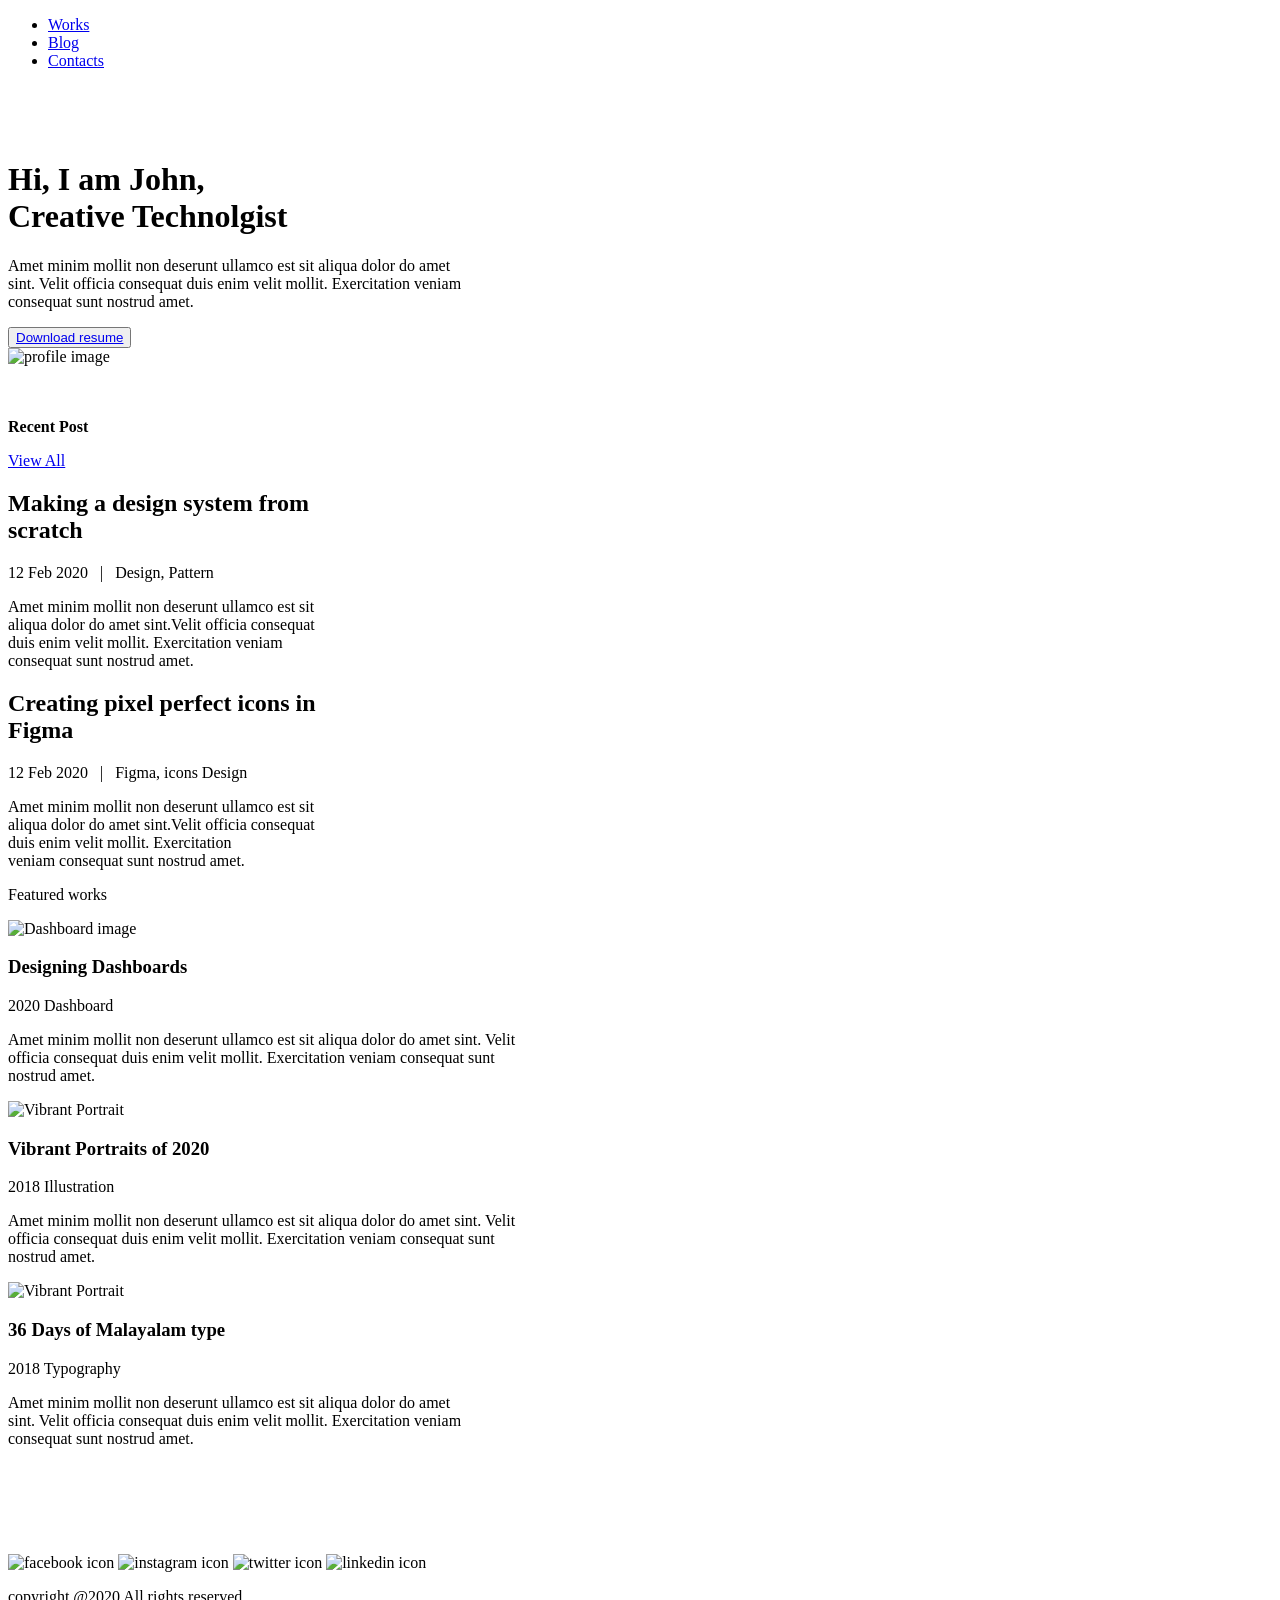
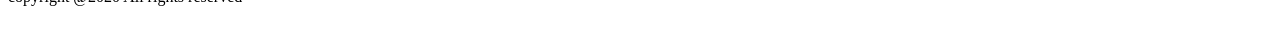
==== index.html @ 29f70e6d "add index.html and index.css for initial layout and styling" ====
<!doctype html>
<html lang="en">
  <head>
    <meta charset="UTF-8" />
    <meta name="viewport" content="width=device-width, initial-scale=1.0" />
    <title> Home page </title>
    <link rel="stylesheet" href="style.css">
  </head>
  <body>
    <div class="container">
      <header> 
        <div class="nav"> 
          <nav> 
            <ul> 
              <li><a href="#Works"> Works </a></li>
              <li><a href="#blog"> Blog </a></li>
              <li><a href="#contacts"> Contacts </a></li>
            </ul>
          </nav>
        </div>
          <br>
          <br>
          <br>
          <div class="hero-section">
            <div class="left-section">
              <div class="personal-details"> 
                <h1> 
                  Hi, I am John, <br>
                  Creative Technolgist
                </h1>
              </div>

                <p> Amet minim mollit non deserunt ullamco est sit aliqua dolor do amet<br> sint. Velit officia consequat duis enim velit mollit. Exercitation veniam <br> consequat sunt nostrud amet.</p>
            
                <button><a href="#download" class="but">Download resume</a></button>
            </div>
            <div class="right-section">
              <img src="images/profile.png" alt="profile image" id="profile-image">

            </div>
          </div>
      </header>
        <br>
        <br>

        <main> 

        <div Class="content"> 
          <div class="recent">
              <p> <b> Recent Post </b> </p>
              <p> <a href="#ViewAll">View All</a> </p>
          </div>

          <div class="left-right">
            <div Class="left-section1 "> 

              <div class="card1">
                <h2> Making a design system from <br> scratch </h2>
                <p> 12 Feb 2020 &nbsp; | &nbsp; Design, Pattern </p>
                <p> Amet minim mollit non deserunt ullamco est sit <br> aliqua dolor do amet sint.Velit officia consequat <br> duis enim velit mollit. Exercitation veniam <br> consequat sunt nostrud amet.</p>
              </div>

            </div>

            <div Class="Right-section1"> 

              <div class="card2">
                <h2> Creating pixel perfect icons in <br> Figma</h2>
                <p> 12 Feb 2020 &nbsp; | &nbsp; Figma, icons Design </p>
                <p> Amet minim mollit non deserunt ullamco est sit <br>  aliqua dolor do amet sint.Velit officia consequat <br> duis enim velit mollit. Exercitation <br>veniam consequat sunt nostrud amet. </p>
              </div>
          
            </div>  
          </div>
          
        </div>

      <div class="featured-works"> 
    
         <div class="featured">  <p>  Featured works </p>  </div>
      

      <div class="Designing-Dashboards"> 

          <div class="left-section01">
            <img src="images/works/1.png" alt="Dashboard image" style="width: 134px; height: 107px;">
          </div>
          <div class="right-section01">
            <h3>  Designing Dashboards </h3>
             <p class="dashboard-2020"> <span class="dashboard-year"> 2020 </span>  <span class="Dashboard-text"> Dashboard </span> </p>
            <p> Amet minim mollit non deserunt ullamco est sit aliqua dolor do amet sint. Velit <br> officia consequat duis enim velit mollit. Exercitation veniam consequat sunt <br> nostrud amet.</p>
          </div>
      </div>

      <div class="Vibrant-Portraits"> 
          <div class="left-section02">
            <img src="images/works/2.png" alt="Vibrant Portrait" style="width: 134px; height: 107px;">
          </div>
          <div class="right-section02">
            <h3>  Vibrant Portraits of 2020 </h3>
            <p class="portrait-2018"> <span class="Portrait-year"> 2018 </span>  <span class="Illustration-text"> Illustration</span> </p>
            <p> Amet minim mollit non deserunt ullamco est sit aliqua dolor do amet sint. Velit <br> officia consequat duis enim velit mollit. Exercitation veniam consequat sunt <br> nostrud amet.</p>
          </div>
      </div>

      <div> 
        <div class="Malayalam-type"> 
          <div class="left-section03">
           <img src="images/works/3.png" alt="Vibrant Portrait" style="width: 134px; height: 107px;">
          </div>
          <div class="right-section03">
            <h3> 36 Days of Malayalam type </h3>
            <p class="Malayalam-2018"> <span class="Malayalam-year"> 2018 </span>  <span class="Typography-text"> Typography </span> </p>
            <p> Amet minim mollit non deserunt ullamco est sit aliqua dolor do amet <br> sint. Velit officia consequat duis enim velit mollit. Exercitation veniam <br> consequat sunt nostrud amet.</p>
          </div>
        </div>
      </div>
      
      </div>

      </main>
      <br>
      <br>
     <br>
      <br>
      <br>

      <footer> 
      <div class="social-icons">
      <img src="images/icons/facebook.svg" alt="facebook icon" style="width: 20px;">
      <img src="images/icons/instagram.svg" alt="instagram icon" style="width: 20px;">
      <img src="images/icons/twitter.svg" alt="twitter icon" style="width: 20px;">
      <img src="images/icons/linkedin.svg" alt="linkedin icon" style="width: 20px;">

      </div>
      <div class="footer-text"> <p> copyright @2020 All rights reserved </p> </div>

      </footer>
      <br>
   

    </div>
   
  </body>
</html>
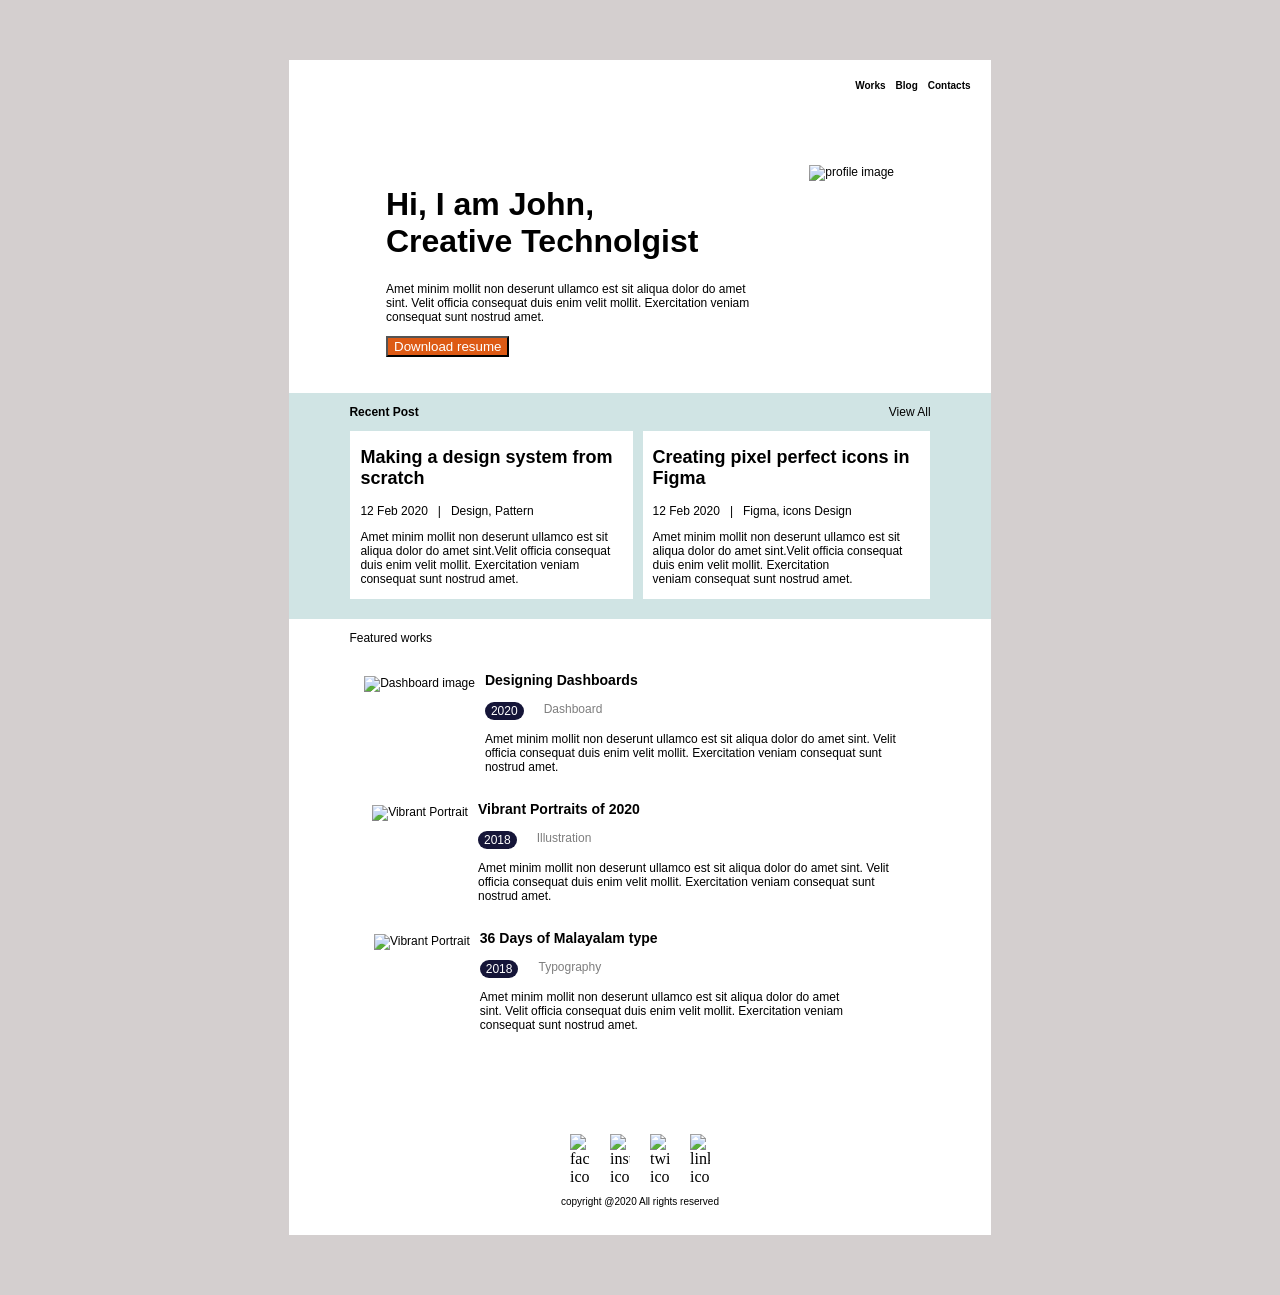
==== commit 3ea80170: "fix: correct stylesheet link path in index.html" ====
--- a/index.html
+++ b/index.html
@@ -4,7 +4,7 @@
     <meta charset="UTF-8" />
     <meta name="viewport" content="width=device-width, initial-scale=1.0" />
     <title> Home page </title>
-    <link rel="stylesheet" href="style.css">
+    <link rel="stylesheet" href="./css/index.css">
   </head>
   <body>
     <div class="container">
@@ -12,9 +12,9 @@
         <div class="nav"> 
           <nav> 
             <ul> 
-              <li><a href="#Works"> Works </a></li>
-              <li><a href="#blog"> Blog </a></li>
-              <li><a href="#contacts"> Contacts </a></li>
+              <li><a href="/work.html"> Works </a></li>
+              <li><a href="/blog.html"> Blog </a></li>
+              <li><a href="/work-detail.html"> Contacts </a></li>
             </ul>
           </nav>
         </div>
--- a/css/index.css
+++ b/css/index.css
@@ -0,0 +1,236 @@
+* {
+    box-sizing: border-box;
+    
+}
+
+body{
+    display: flex;
+    justify-content: center;
+    align-items: center;
+    background-color: rgb(212, 207, 207);
+    padding: 20px;
+    margin: 40px;
+    
+}
+.container{
+    border: 2px white;
+    margin: 0px;
+    padding: 0;
+    background-color: white;
+    
+}
+
+nav{
+    display: flex;
+    justify-content: end;
+    
+}
+
+ul{
+    display: flex;
+    gap: 10px;
+    list-style: none;
+    font-family: Arial, Helvetica, sans-serif;
+    font-size: 10px;
+    font-weight: bold;
+    padding: 10px 20px ;
+
+}
+a{
+  text-decoration: none;
+  color: black;
+}
+.but{
+    color: white;
+}
+
+.personal-details{
+    font-size: 16px;
+}
+
+.hero-section{
+    display: flex;
+    justify-content: center;
+    font-family: Arial, Helvetica, sans-serif;
+    gap: 60px;
+    font-size: 12px;
+    padding-left: 60px;
+    
+}
+#profile-image{
+    width: 220px;
+    padding-right: 60px;
+}
+
+button{
+    background-color: rgb(221, 90, 20);
+    color: white;
+}
+
+.content{
+    background-color: rgb(208, 228, 228);
+    font-family: Arial, Helvetica, sans-serif;
+    font-size: 10px;
+    padding-left: 60px;
+    padding-right: 60px;
+    padding-bottom: 20px;
+}
+
+.recent{
+    display: flex;
+    justify-content: center;
+    gap: 470px;
+    font-size:12px;
+}
+
+.left-right{
+    display: flex;
+    justify-content: center;
+    gap: 10px;
+    font-size: 12px;
+   
+}
+
+.card1{
+    background-color: white;
+    padding: 1px;
+    padding-right: 20px;
+    padding-left: 10px;
+    
+}
+
+.card2{
+    background-color: white;
+    padding: 1px;
+    padding-right: 20px;
+    padding-left: 10px;
+}
+
+.featured-works{
+    font-family: Arial, Helvetica, sans-serif;
+    font-size: 10px;
+    
+}
+
+.featured{
+    font-family: Verdana, Geneva, Tahoma, sans-serif;
+    padding-left: 60px;
+    font-size: 12px;
+    
+}
+
+.Designing-Dashboards{
+    display: flex;
+    justify-content: center;
+    padding-right: 60px;
+    padding-left: 40px;
+    padding-top: 1px;
+    gap: 10px;
+    font-size: 12px;
+}
+
+.dashboard-year{
+    background-color: rgb(21, 21, 56);
+    font-size: 12px;
+    color: white;
+    padding: 2px 4px 2px 4px;
+    border-radius: 10px;
+    padding-left: 6px;
+    padding-right: 6px;
+}
+.Dashboard-text{
+    opacity:0.5;
+}
+
+.left-section01{
+    padding-top: 18px;
+    
+}
+.dashboard-2020{
+    display: flex;
+    gap: 20px;
+}
+
+
+.Vibrant-Portraits{
+    display: flex;
+    justify-content: center;
+    padding-right: 60px;
+    padding-left: 40px;
+    padding-top: 1px;
+    gap: 10px;
+    font-size: 12px;
+}
+
+.Portrait-year{
+    background-color: rgb(21, 21, 56);
+    font-size: 12px;
+    color: white;
+    padding: 2px 4px 2px 4px;
+    border-radius: 10px;
+    padding-left: 6px;
+    padding-right: 6px;
+}
+
+.Illustration-text{
+    opacity: 0.5;
+}
+
+.left-section02{
+    padding-top: 18px;
+    padding-left: 1px ;
+    
+}
+.portrait-2018{
+    display: flex;
+    gap: 20px;
+}
+
+.Malayalam-type{
+    display: flex;
+    justify-content: center;
+    padding-right: 65px;
+    padding-left: 1px;
+    padding-top: 1px;
+    gap: 10px;
+    font-size: 12px;
+}
+
+.Malayalam-year{
+    background-color: rgb(21, 21, 56);
+    font-size: 12px;
+    color: white;
+    padding: 2px 4px 2px 4px;
+    border-radius: 10px;
+    padding-left: 6px;
+    padding-right: 6px;
+}
+
+.Typography-text{
+    opacity: 0.5;
+}
+
+.left-section03{
+    padding-top: 18px;
+    padding-left: 1px ;
+    
+}
+.Malayalam-2018{
+    display: flex;
+    gap: 20px;
+}
+
+
+.social-icons{
+    display: flex;
+    justify-content: center;
+    gap: 20px;
+}
+
+
+.footer-text{
+    font-family: 'Gill Sans', 'Gill Sans MT', Calibri, 'Trebuchet MS', sans-serif;
+    text-align: center;
+    font-size: 10px;
+   
+}
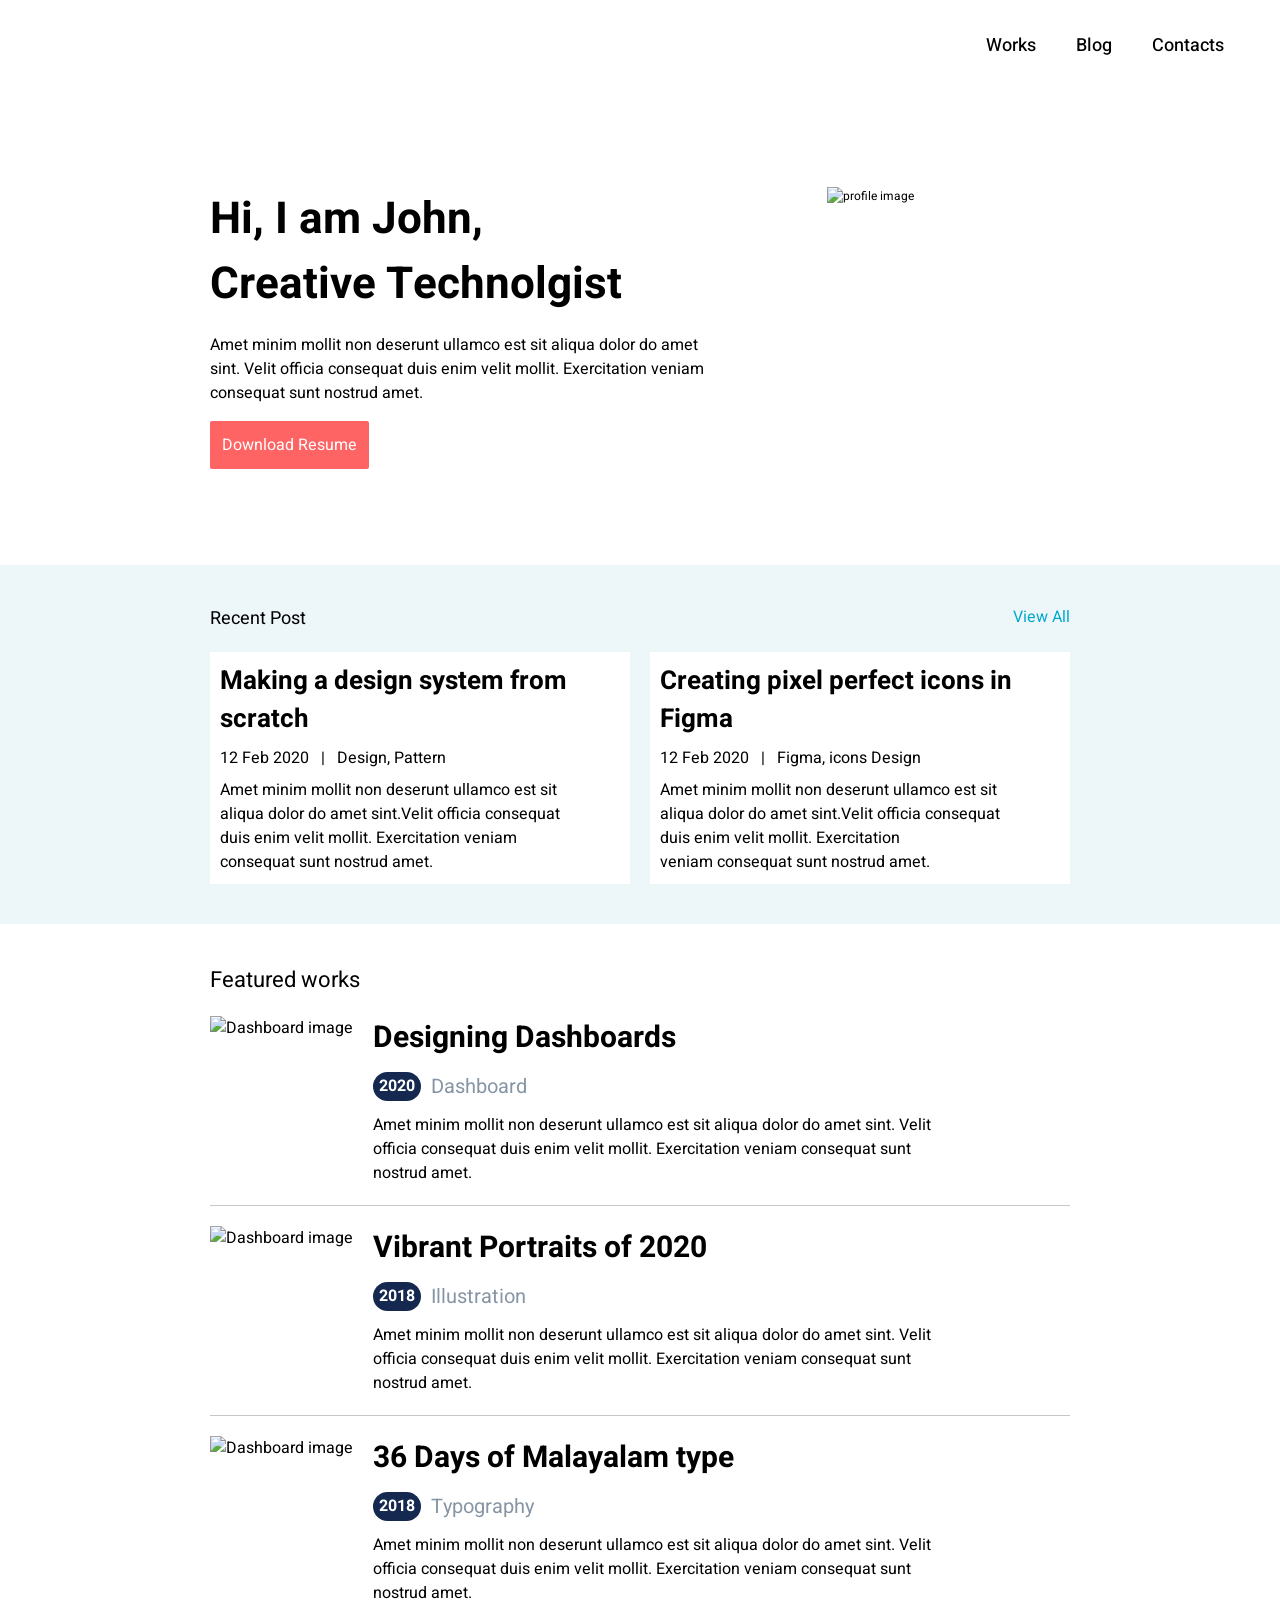
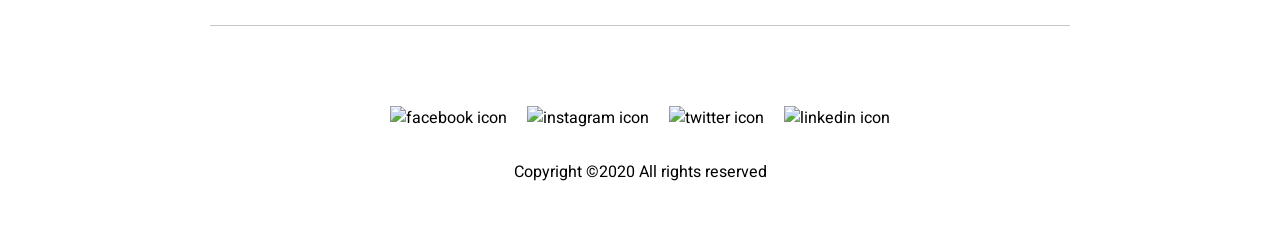
==== commit 98587ab4: "Refactor CSS and HTML structure for improved styling and layout - Added a new global CSS file for co" ====
--- a/index.html
+++ b/index.html
@@ -3,143 +3,152 @@
   <head>
     <meta charset="UTF-8" />
     <meta name="viewport" content="width=device-width, initial-scale=1.0" />
-    <title> Home page </title>
-    <link rel="stylesheet" href="./css/index.css">
+    <title>Home page</title>
+    <link rel="stylesheet" href="./css/global.css" />
+    <link rel="stylesheet" href="./css/index.css" />
   </head>
   <body>
-    <div class="container">
-      <header> 
-        <div class="nav"> 
-          <nav> 
-            <ul> 
-              <li><a href="/work.html"> Works </a></li>
-              <li><a href="/blog.html"> Blog </a></li>
-              <li><a href="/work-detail.html"> Contacts </a></li>
-            </ul>
+    <header>
+      <nav>
+        <ul>
+          <li><a href="/work.html"> Works </a></li>
+          <li><a href="/blog.html"> Blog </a></li>
+          <li><a href="/work-detail.html"> Contacts </a></li>
+        </ul>
+      </nav>
+      <section>
+        <div class="container">
+          <div class="hero-intro">
+            <h1>
+              Hi, I am John, <br />
+              Creative Technolgist
+            </h1>
+
+            <p>
+              Amet minim mollit non deserunt ullamco est sit aliqua dolor do
+              amet<br />
+              sint. Velit officia consequat duis enim velit mollit. Exercitation
+              veniam <br />
+              consequat sunt nostrud amet.
+            </p>
+            <a href="#download" id="resume">Download Resume</a>
+          </div>
+          <img
+            src="images/profile.png"
+            alt="profile image"
+            id="profile-image"
+          />
+        </div>
+      </section>
+    </header>
+
+    <main>
+      <aside>
+        <div class="container">
+          <nav>
+            <h2>Recent Post</h2>
+            <a href="#ViewAll">View All</a>
           </nav>
-        </div>
-          <br>
-          <br>
-          <br>
-          <div class="hero-section">
-            <div class="left-section">
-              <div class="personal-details"> 
-                <h1> 
-                  Hi, I am John, <br>
-                  Creative Technolgist
-                </h1>
-              </div>
 
-                <p> Amet minim mollit non deserunt ullamco est sit aliqua dolor do amet<br> sint. Velit officia consequat duis enim velit mollit. Exercitation veniam <br> consequat sunt nostrud amet.</p>
-            
-                <button><a href="#download" class="but">Download resume</a></button>
+          <div class="posts">
+            <div class="post">
+              <h3>
+                Making a design system from <br />
+                scratch
+              </h3>
+              <p>12 Feb 2020 &nbsp; | &nbsp; Design, Pattern</p>
+              <p>
+                Amet minim mollit non deserunt ullamco est sit <br />
+                aliqua dolor do amet sint.Velit officia consequat <br />
+                duis enim velit mollit. Exercitation veniam <br />
+                consequat sunt nostrud amet.
+              </p>
             </div>
-            <div class="right-section">
-              <img src="images/profile.png" alt="profile image" id="profile-image">
 
+            <div class="post">
+              <h3>
+                Creating pixel perfect icons in <br />
+                Figma
+              </h3>
+              <p>12 Feb 2020 &nbsp; | &nbsp; Figma, icons Design</p>
+              <p>
+                Amet minim mollit non deserunt ullamco est sit <br />
+                aliqua dolor do amet sint.Velit officia consequat <br />
+                duis enim velit mollit. Exercitation <br />veniam consequat sunt
+                nostrud amet.
+              </p>
             </div>
           </div>
-      </header>
-        <br>
-        <br>
+        </div>
+      </aside>
 
-        <main> 
-
-        <div Class="content"> 
-          <div class="recent">
-              <p> <b> Recent Post </b> </p>
-              <p> <a href="#ViewAll">View All</a> </p>
+      <section class="works">
+        <div class="container">
+          <h2>Featured works</h2>
+          <div class="work">
+            <img src="images/works/1.png" alt="Dashboard image" />
+            <div class="details">
+              <h3>Designing Dashboards</h3>
+              <div class="details-extra">
+                <span class="date"> 2020 </span>
+                <span class="extra"> Dashboard </span>
+              </div>
+              <p>
+                Amet minim mollit non deserunt ullamco est sit aliqua dolor do
+                amet sint. Velit <br />
+                officia consequat duis enim velit mollit. Exercitation veniam
+                consequat sunt <br />
+                nostrud amet.
+              </p>
+            </div>
           </div>
-
-          <div class="left-right">
-            <div Class="left-section1 "> 
-
-              <div class="card1">
-                <h2> Making a design system from <br> scratch </h2>
-                <p> 12 Feb 2020 &nbsp; | &nbsp; Design, Pattern </p>
-                <p> Amet minim mollit non deserunt ullamco est sit <br> aliqua dolor do amet sint.Velit officia consequat <br> duis enim velit mollit. Exercitation veniam <br> consequat sunt nostrud amet.</p>
+          <div class="work">
+            <img src="images/works/2.png" alt="Dashboard image" />
+            <div class="details">
+              <h3>Vibrant Portraits of 2020</h3>
+              <div class="details-extra">
+                <span class="date"> 2018 </span>
+                <span class="extra"> Illustration </span>
               </div>
-
+              <p>
+                Amet minim mollit non deserunt ullamco est sit aliqua dolor do
+                amet sint. Velit <br />
+                officia consequat duis enim velit mollit. Exercitation veniam
+                consequat sunt <br />
+                nostrud amet.
+              </p>
             </div>
-
-            <div Class="Right-section1"> 
-
-              <div class="card2">
-                <h2> Creating pixel perfect icons in <br> Figma</h2>
-                <p> 12 Feb 2020 &nbsp; | &nbsp; Figma, icons Design </p>
-                <p> Amet minim mollit non deserunt ullamco est sit <br>  aliqua dolor do amet sint.Velit officia consequat <br> duis enim velit mollit. Exercitation <br>veniam consequat sunt nostrud amet. </p>
+          </div>
+          <div class="work">
+            <img src="images/works/3.png" alt="Dashboard image" />
+            <div class="details">
+              <h3>36 Days of Malayalam type</h3>
+              <div class="details-extra">
+                <span class="date"> 2018 </span>
+                <span class="extra"> Typography </span>
               </div>
-          
-            </div>  
-          </div>
-          
-        </div>
-
-      <div class="featured-works"> 
-    
-         <div class="featured">  <p>  Featured works </p>  </div>
-      
-
-      <div class="Designing-Dashboards"> 
-
-          <div class="left-section01">
-            <img src="images/works/1.png" alt="Dashboard image" style="width: 134px; height: 107px;">
-          </div>
-          <div class="right-section01">
-            <h3>  Designing Dashboards </h3>
-             <p class="dashboard-2020"> <span class="dashboard-year"> 2020 </span>  <span class="Dashboard-text"> Dashboard </span> </p>
-            <p> Amet minim mollit non deserunt ullamco est sit aliqua dolor do amet sint. Velit <br> officia consequat duis enim velit mollit. Exercitation veniam consequat sunt <br> nostrud amet.</p>
-          </div>
-      </div>
-
-      <div class="Vibrant-Portraits"> 
-          <div class="left-section02">
-            <img src="images/works/2.png" alt="Vibrant Portrait" style="width: 134px; height: 107px;">
-          </div>
-          <div class="right-section02">
-            <h3>  Vibrant Portraits of 2020 </h3>
-            <p class="portrait-2018"> <span class="Portrait-year"> 2018 </span>  <span class="Illustration-text"> Illustration</span> </p>
-            <p> Amet minim mollit non deserunt ullamco est sit aliqua dolor do amet sint. Velit <br> officia consequat duis enim velit mollit. Exercitation veniam consequat sunt <br> nostrud amet.</p>
-          </div>
-      </div>
-
-      <div> 
-        <div class="Malayalam-type"> 
-          <div class="left-section03">
-           <img src="images/works/3.png" alt="Vibrant Portrait" style="width: 134px; height: 107px;">
-          </div>
-          <div class="right-section03">
-            <h3> 36 Days of Malayalam type </h3>
-            <p class="Malayalam-2018"> <span class="Malayalam-year"> 2018 </span>  <span class="Typography-text"> Typography </span> </p>
-            <p> Amet minim mollit non deserunt ullamco est sit aliqua dolor do amet <br> sint. Velit officia consequat duis enim velit mollit. Exercitation veniam <br> consequat sunt nostrud amet.</p>
+              <p>
+                Amet minim mollit non deserunt ullamco est sit aliqua dolor do
+                amet sint. Velit <br />
+                officia consequat duis enim velit mollit. Exercitation veniam
+                consequat sunt <br />
+                nostrud amet.
+              </p>
+            </div>
           </div>
         </div>
+      </section>
+    </main>
+
+    <footer>
+      <div>
+        <img src="/images/icons/facebook.svg" alt="facebook icon" />
+        <img src="images/icons/instagram.svg" alt="instagram icon" />
+        <img src="/images/icons/twitter.svg" alt="twitter icon" />
+        <img src="/images/icons/linkedin.svg" alt="linkedin icon" />
       </div>
-      
-      </div>
-
-      </main>
-      <br>
-      <br>
-     <br>
-      <br>
-      <br>
-
-      <footer> 
-      <div class="social-icons">
-      <img src="images/icons/facebook.svg" alt="facebook icon" style="width: 20px;">
-      <img src="images/icons/instagram.svg" alt="instagram icon" style="width: 20px;">
-      <img src="images/icons/twitter.svg" alt="twitter icon" style="width: 20px;">
-      <img src="images/icons/linkedin.svg" alt="linkedin icon" style="width: 20px;">
-
-      </div>
-      <div class="footer-text"> <p> copyright @2020 All rights reserved </p> </div>
-
-      </footer>
-      <br>
-   
-
-    </div>
-   
+      <p>Copyright ©2020 All rights reserved</p>
+    </footer>
+    <br />
   </body>
 </html>
--- a/css/global.css
+++ b/css/global.css
@@ -0,0 +1,58 @@
+@import url("https://fonts.googleapis.com/css2?family=Heebo:wght@100..900&display=swap");
+
+* {
+  margin: 0;
+  padding: 0;
+  box-sizing: border-box;
+  font-family: "Heebo", sans-serif;
+}
+
+body {
+  background-color: white;
+}
+
+h1 {
+  font-size: 44px;
+}
+
+nav {
+  display: flex;
+  justify-content: end;
+  padding: 32px 56px;
+}
+
+p {
+  font-size: 16px;
+}
+
+nav > ul {
+  display: flex;
+  gap: 40px;
+  list-style: none;
+  font-size: 18px;
+  font-weight: 500;
+}
+
+a {
+  text-decoration: none;
+  color: black;
+}
+
+.container {
+  width: 100%;
+  max-width: 860px;
+  margin: 0 auto;
+}
+
+footer {
+  display: flex;
+  flex-direction: column;
+  align-items: center;
+  padding: 40px 0;
+  gap: 30px;
+}
+
+footer > div {
+  display: flex;
+  gap: 20px;
+}
--- a/css/index.css
+++ b/css/index.css
@@ -1,236 +1,126 @@
-* {
-    box-sizing: border-box;
-    
+.hero-intro {
+  display: flex;
+  flex-direction: column;
+  justify-content: center;
+  gap: 16px;
+  font-size: 12px;
 }
 
-body{
-    display: flex;
-    justify-content: center;
-    align-items: center;
-    background-color: rgb(212, 207, 207);
-    padding: 20px;
-    margin: 40px;
-    
-}
-.container{
-    border: 2px white;
-    margin: 0px;
-    padding: 0;
-    background-color: white;
-    
+#resume {
+  color: white;
+  background-color: #ff6464;
+  padding: 12px;
+  border-radius: 2px;
+  display: inline-block;
+  font-size: 16px;
+  width: fit-content;
 }
 
-nav{
-    display: flex;
-    justify-content: end;
-    
+#profile-image {
+  width: 243px;
+  height: 243px;
 }
 
-ul{
-    display: flex;
-    gap: 10px;
-    list-style: none;
-    font-family: Arial, Helvetica, sans-serif;
-    font-size: 10px;
-    font-weight: bold;
-    padding: 10px 20px ;
-
-}
-a{
-  text-decoration: none;
-  color: black;
-}
-.but{
-    color: white;
+header > section .container {
+  display: flex;
+  justify-content: space-between;
+  gap: 60px;
+  font-size: 12px;
+  margin: 96px auto;
 }
 
-.personal-details{
-    font-size: 16px;
+aside {
+  background-color: #edf7fa;
+  padding: 40px 0;
 }
 
-.hero-section{
-    display: flex;
-    justify-content: center;
-    font-family: Arial, Helvetica, sans-serif;
-    gap: 60px;
-    font-size: 12px;
-    padding-left: 60px;
-    
-}
-#profile-image{
-    width: 220px;
-    padding-right: 60px;
+aside > .container {
+  display: flex;
+  flex-direction: column;
+  gap: 20px;
 }
 
-button{
-    background-color: rgb(221, 90, 20);
-    color: white;
+aside > .container > nav {
+  display: flex;
+  justify-content: space-between;
+  padding: 0;
 }
 
-.content{
-    background-color: rgb(208, 228, 228);
-    font-family: Arial, Helvetica, sans-serif;
-    font-size: 10px;
-    padding-left: 60px;
-    padding-right: 60px;
-    padding-bottom: 20px;
+aside > .container > nav > h2 {
+  font-size: 18px;
+  font-weight: 400;
 }
 
-.recent{
-    display: flex;
-    justify-content: center;
-    gap: 470px;
-    font-size:12px;
+aside > .container > nav > a {
+  color: #00a8cc;
 }
 
-.left-right{
-    display: flex;
-    justify-content: center;
-    gap: 10px;
-    font-size: 12px;
-   
+.posts {
+  display: flex;
+  gap: 20px;
 }
 
-.card1{
-    background-color: white;
-    padding: 1px;
-    padding-right: 20px;
-    padding-left: 10px;
-    
+.post {
+  background-color: white;
+  padding: 10px;
+  width: 100%;
+  display: flex;
+  flex-direction: column;
+  gap: 8px;
 }
 
-.card2{
-    background-color: white;
-    padding: 1px;
-    padding-right: 20px;
-    padding-left: 10px;
+.post > h3 {
+  font-size: 26px;
 }
 
-.featured-works{
-    font-family: Arial, Helvetica, sans-serif;
-    font-size: 10px;
-    
+.works {
+  padding: 40px 0;
 }
 
-.featured{
-    font-family: Verdana, Geneva, Tahoma, sans-serif;
-    padding-left: 60px;
-    font-size: 12px;
-    
+.works > .container {
+  display: flex;
+  flex-direction: column;
+  gap: 20px;
 }
 
-.Designing-Dashboards{
-    display: flex;
-    justify-content: center;
-    padding-right: 60px;
-    padding-left: 40px;
-    padding-top: 1px;
-    gap: 10px;
-    font-size: 12px;
+.works > .container > h2 {
+  font-size: 22px;
+  font-weight: 400;
 }
 
-.dashboard-year{
-    background-color: rgb(21, 21, 56);
-    font-size: 12px;
-    color: white;
-    padding: 2px 4px 2px 4px;
-    border-radius: 10px;
-    padding-left: 6px;
-    padding-right: 6px;
-}
-.Dashboard-text{
-    opacity:0.5;
+.work {
+  display: flex;
+  gap: 20px;
+  padding-bottom: 20px;
+  border-bottom: #c7c6c6 1px solid;
 }
 
-.left-section01{
-    padding-top: 18px;
-    
-}
-.dashboard-2020{
-    display: flex;
-    gap: 20px;
+.work > .details {
+  display: flex;
+  flex-direction: column;
+  gap: 12px;
 }
 
-
-.Vibrant-Portraits{
-    display: flex;
-    justify-content: center;
-    padding-right: 60px;
-    padding-left: 40px;
-    padding-top: 1px;
-    gap: 10px;
-    font-size: 12px;
+.work > .details > h3 {
+  font-size: 30px;
+  font-weight: bold;
 }
 
-.Portrait-year{
-    background-color: rgb(21, 21, 56);
-    font-size: 12px;
-    color: white;
-    padding: 2px 4px 2px 4px;
-    border-radius: 10px;
-    padding-left: 6px;
-    padding-right: 6px;
+.work > .details > .details-extra {
+  display: flex;
+  gap: 10px;
 }
 
-.Illustration-text{
-    opacity: 0.5;
+.work > .details > .details-extra > .date {
+  display: inline-block;
+  padding: 2px 6px;
+  background-color: #142850;
+  font-weight: bold;
+  border-radius: 25px;
+  color: white;
 }
 
-.left-section02{
-    padding-top: 18px;
-    padding-left: 1px ;
-    
+.work > .details > .details-extra > .extra {
+  color: #8695a4;
+  font-size: 20px;
 }
-.portrait-2018{
-    display: flex;
-    gap: 20px;
-}
-
-.Malayalam-type{
-    display: flex;
-    justify-content: center;
-    padding-right: 65px;
-    padding-left: 1px;
-    padding-top: 1px;
-    gap: 10px;
-    font-size: 12px;
-}
-
-.Malayalam-year{
-    background-color: rgb(21, 21, 56);
-    font-size: 12px;
-    color: white;
-    padding: 2px 4px 2px 4px;
-    border-radius: 10px;
-    padding-left: 6px;
-    padding-right: 6px;
-}
-
-.Typography-text{
-    opacity: 0.5;
-}
-
-.left-section03{
-    padding-top: 18px;
-    padding-left: 1px ;
-    
-}
-.Malayalam-2018{
-    display: flex;
-    gap: 20px;
-}
-
-
-.social-icons{
-    display: flex;
-    justify-content: center;
-    gap: 20px;
-}
-
-
-.footer-text{
-    font-family: 'Gill Sans', 'Gill Sans MT', Calibri, 'Trebuchet MS', sans-serif;
-    text-align: center;
-    font-size: 10px;
-   
-}
